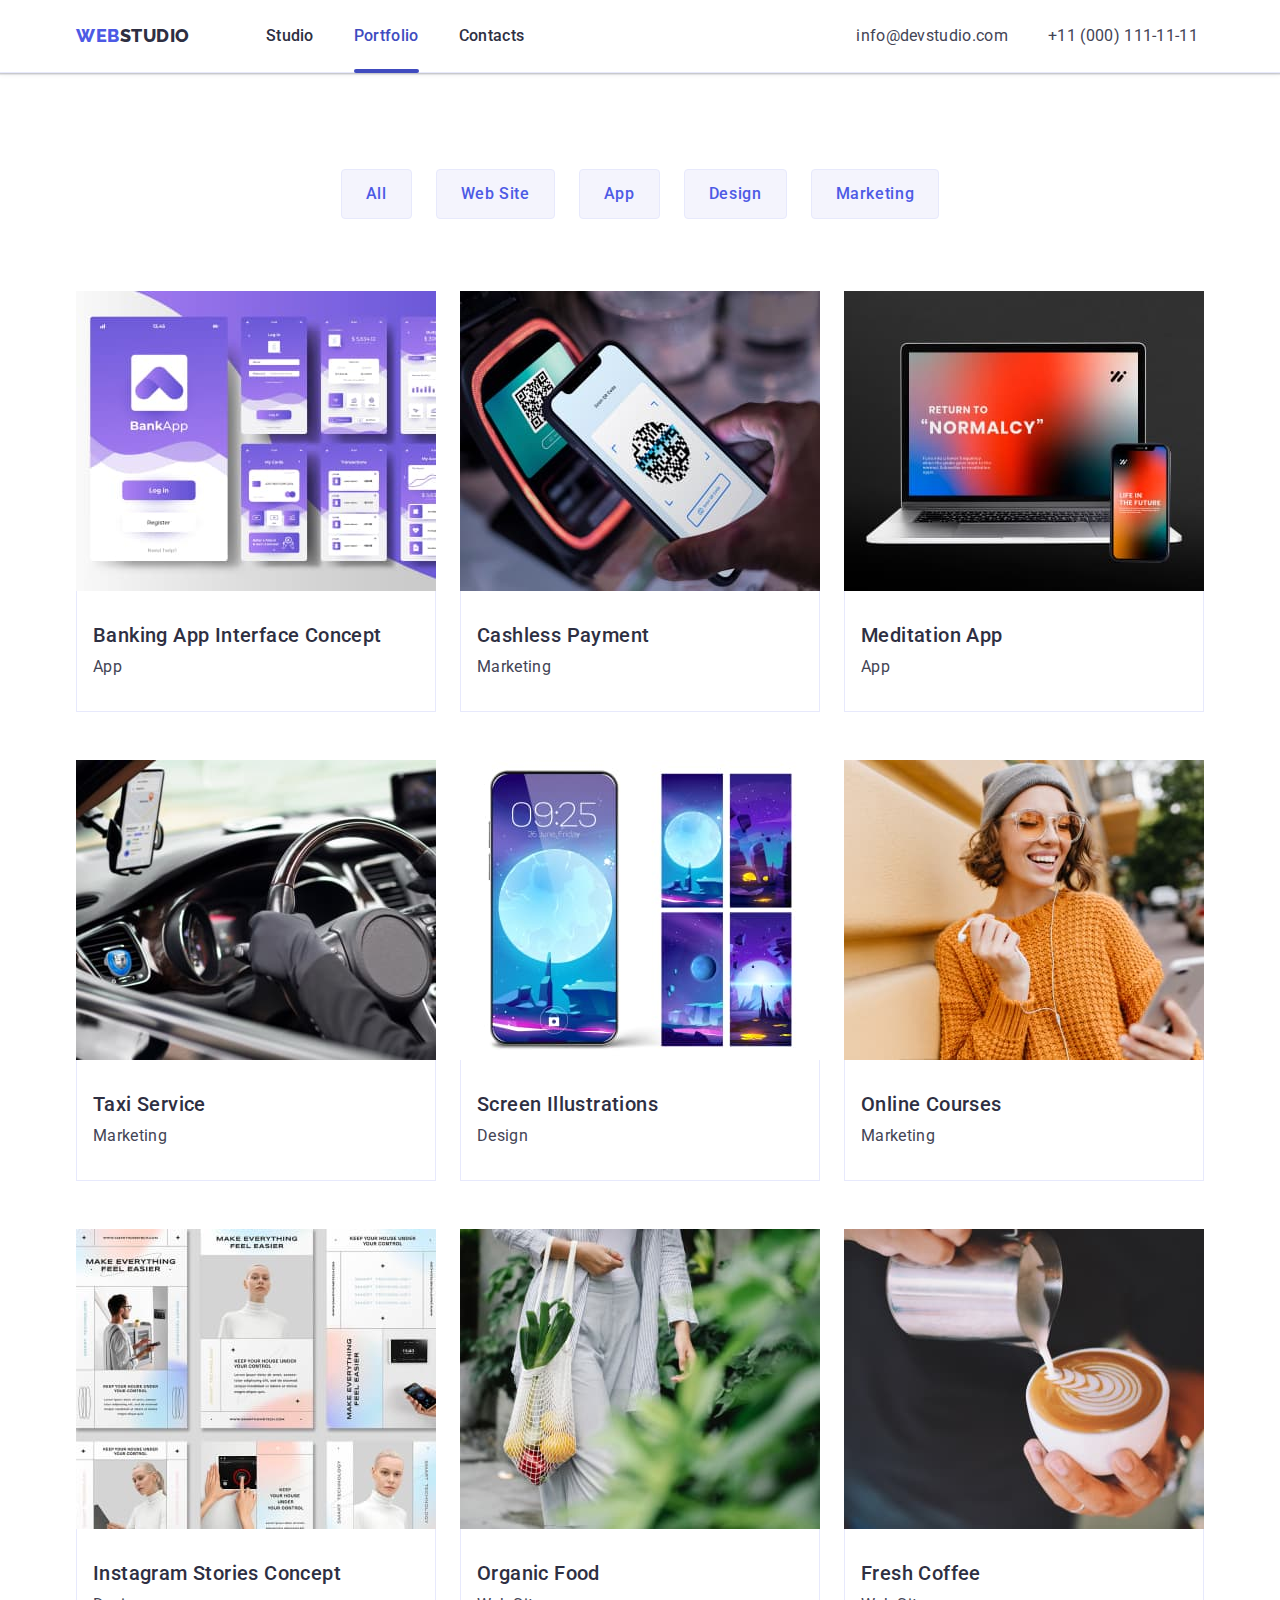
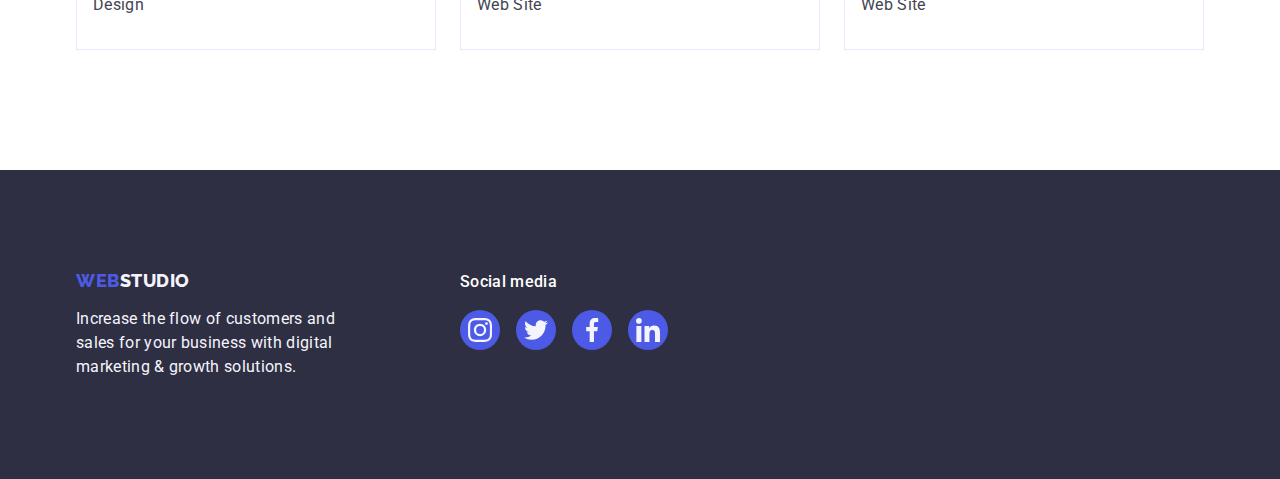
==== portfolio.html @ ced10a3b "first-edition" ====
<!DOCTYPE html>
<html lang="en">
  <head>
    <meta charset="UTF-8" />
    <meta http-equiv="X-UA-Compatible" content="IE=edge" />
    <meta name="viewport" content="width=device-width, initial-scale=1.0" />
    <title>Portfolio</title>
    <link
      rel="stylesheet"
      href="https://cdnjs.cloudflare.com/ajax/libs/modern-normalize/1.0.0/modern-normalize.min.css"
    />
    <link rel="stylesheet" href="./css/styles.css" />
    <link rel="preconnect" href="https://fonts.googleapis.com" />
    <link rel="preconnect" href="https://fonts.gstatic.com" crossorigin />
    <link
      href="https://fonts.googleapis.com/css2?family=Raleway:wght@800&family=Roboto:wght@400;500;700;900&display=swap"
      rel="stylesheet"
    />
  </head>
  <body>
    <header class="header">
      <div class="container header-flex">
        <nav class="nav">
          <a class="logo link" href="./index.html"
            >Web<span class="studio-header">Studio</span></a
          >
          <ul class="list navigation">
            <li>
              <a class="link headlink" href="./index.html">Studio</a>
            </li>
            <li>
              <a class="link headlink currient-page" href="./portfolio.html"
                >Portfolio</a
              >
            </li>
            <li><a class="link headlink" href="">Contacts</a></li>
          </ul>
        </nav>
        <address class="contacts">
          <ul class="list address">
            <li>
              <a class="link address-link" href="mailto:info@devstudio.com"
                >info@devstudio.com</a
              >
            </li>
            <li>
              <a class="link address-link" href="tel:+110001111111"
                >+11 (000) 111-11-11</a
              >
            </li>
          </ul>
        </address>
      </div>
    </header>
    <main>
      <section class="section-products">
        <div class="container">
          <h1 class="visually-hidden">Products</h1>
          <ul class="list filtre-btns">
            <li class="filtre-btn-item">
              <button class="filtre-btn" type="button">All</button>
            </li>
            <li class="filtre-btn-item">
              <button class="filtre-btn" type="button">Web Site</button>
            </li>
            <li class="filtre-btn-item">
              <button class="filtre-btn" type="button">App</button>
            </li>
            <li class="filtre-btn-item">
              <button class="filtre-btn" type="button">Design</button>
            </li>
            <li class="filtre-btn-item">
              <button class="filtre-btn" type="button">Marketing</button>
            </li>
          </ul>
          <ul class="list products">
            <li class="products-item">
              <a class="link product-link" href="">
                <div class="product-thumb">
                  <img
                    class="product-img"
                    src="./images/interface-concept.jpg"
                    alt="app concept"
                    width="360"
                    height="300"
                  />
                  <div class="product-overlay">
                    <p class="product-overlay-text">
                      14 Stylish and User-Friendly App Design Concepts · Task
                      Manager App · Calorie Tracker App · Exotic Fruit Ecommerce
                      App · Cloud Storage App
                    </p>
                  </div>
                </div>
                <div class="description">
                  <h2 class="lists-headline">Banking App Interface Concept</h2>
                  <p class="lists-text product-type">App</p>
                </div>
              </a>
            </li>
            <li class="products-item">
              <a class="link product-link" href="">
                <div class="product-thumb">
                  <img
                    class="product-img"
                    src="./images/cashless-payment.jpg"
                    alt="phone payment"
                    width="360"
                    height="300"
                  />
                  <div class="product-overlay">
                    <p class="product-overlay-text">
                      14 Stylish and User-Friendly App Design Concepts · Task
                      Manager App · Calorie Tracker App · Exotic Fruit Ecommerce
                      App · Cloud Storage App
                    </p>
                  </div>
                </div>
                <div class="description">
                  <h2 class="lists-headline">Cashless Payment</h2>
                  <p class="lists-text product-type">Marketing</p>
                </div>
              </a>
            </li>
            <li class="products-item">
              <a class="link product-link" href="">
                <div class="product-thumb">
                  <img
                    class="product-img"
                    src="./images/meditation-app.jpg"
                    alt="laptop and phone"
                    width="360"
                    height="300"
                  />
                  <div class="product-overlay">
                    <p class="product-overlay-text">
                      14 Stylish and User-Friendly App Design Concepts · Task
                      Manager App · Calorie Tracker App · Exotic Fruit Ecommerce
                      App · Cloud Storage App
                    </p>
                  </div>
                </div>
                <div class="description">
                  <h2 class="lists-headline">Meditation App</h2>
                  <p class="lists-text product-type">App</p>
                </div>
              </a>
            </li>
            <li class="products-item">
              <a class="link product-link" href="">
                <div class="product-thumb">
                  <img
                    class="product-img"
                    src="./images/taxi-service.jpg"
                    alt="vehicle interior"
                    width="360"
                    height="300"
                  />
                  <div class="product-overlay">
                    <p class="product-overlay-text">
                      14 Stylish and User-Friendly App Design Concepts · Task
                      Manager App · Calorie Tracker App · Exotic Fruit Ecommerce
                      App · Cloud Storage App
                    </p>
                  </div>
                </div>
                <div class="description">
                  <h2 class="lists-headline">Taxi Service</h2>
                  <p class="lists-text product-type">Marketing</p>
                </div>
              </a>
            </li>
            <li class="products-item">
              <a class="link product-link" href="">
                <div class="product-thumb">
                  <img
                    class="product-img"
                    src="./images/screen-illustrations.jpg"
                    alt="phone screens"
                    width="360"
                    height="300"
                  />
                  <div class="product-overlay">
                    <p class="product-overlay-text">
                      14 Stylish and User-Friendly App Design Concepts · Task
                      Manager App · Calorie Tracker App · Exotic Fruit Ecommerce
                      App · Cloud Storage App
                    </p>
                  </div>
                </div>
                <div class="description">
                  <h2 class="lists-headline">Screen Illustrations</h2>
                  <p class="lists-text product-type">Design</p>
                </div>
              </a>
            </li>
            <li class="products-item">
              <a class="link product-link" href="">
                <div class="product-thumb">
                  <img
                    class="product-img"
                    src="./images/online-courses.jpg"
                    alt="girl with headphones"
                    width="360"
                    height="300"
                  />
                  <div class="product-overlay">
                    <p class="product-overlay-text">
                      14 Stylish and User-Friendly App Design Concepts · Task
                      Manager App · Calorie Tracker App · Exotic Fruit Ecommerce
                      App · Cloud Storage App
                    </p>
                  </div>
                </div>
                <div class="description">
                  <h2 class="lists-headline">Online Courses</h2>
                  <p class="lists-text product-type">Marketing</p>
                </div>
              </a>
            </li>
            <li class="products-item">
              <a class="link product-link" href="">
                <div class="product-thumb">
                  <img
                    class="product-img"
                    src="./images/instagram-stories-concept.jpg"
                    alt="instagram comcept stories"
                    width="360"
                    height="300"
                  />
                  <div class="product-overlay">
                    <p class="product-overlay-text">
                      14 Stylish and User-Friendly App Design Concepts · Task
                      Manager App · Calorie Tracker App · Exotic Fruit Ecommerce
                      App · Cloud Storage App
                    </p>
                  </div>
                </div>
                <div class="description">
                  <h2 class="lists-headline">Instagram Stories Concept</h2>
                  <p class="lists-text product-type">Design</p>
                </div>
              </a>
            </li>
            <li class="products-item">
              <a class="link product-link" href="">
                <div class="product-thumb">
                  <img
                    class="product-img"
                    src="./images/organic-food.jpg"
                    alt="vegetables in the net"
                    width="360"
                    height="300"
                  />
                  <div class="product-overlay">
                    <p class="product-overlay-text">
                      14 Stylish and User-Friendly App Design Concepts · Task
                      Manager App · Calorie Tracker App · Exotic Fruit Ecommerce
                      App · Cloud Storage App
                    </p>
                  </div>
                </div>
                <div class="description">
                  <h2 class="lists-headline">Organic Food</h2>
                  <p class="lists-text product-type">Web Site</p>
                </div>
              </a>
            </li>
            <li class="products-item">
              <a class="link product-link" href="">
                <div class="product-thumb">
                  <img
                    class="product-img"
                    src="./images/fresh-coffe.jpg"
                    alt="a cap of coffe"
                    width="360"
                    height="300"
                  />
                  <div class="product-overlay">
                    <p class="product-overlay-text">
                      14 Stylish and User-Friendly App Design Concepts · Task
                      Manager App · Calorie Tracker App · Exotic Fruit Ecommerce
                      App · Cloud Storage App
                    </p>
                  </div>
                </div>
                <div class="description">
                  <h2 class="lists-headline">Fresh Coffee</h2>
                  <p class="lists-text product-type">Web Site</p>
                </div>
              </a>
            </li>
          </ul>
        </div>
      </section>
    </main>
    <footer class="footer">
      <div class="container footer-container">
        <div class="footer-logo-container">
          <a class="logo link footer-logo" href="./index.html"
            >Web<span class="studio-footer">Studio</span></a
          >
          <p class="footer-text">
            Increase the flow of customers and sales for your business with
            digital marketing & growth solutions.
          </p>
        </div>
        <div class="footer-social">
          <p class="social-media">Social media</p>
          <ul class="footer-social-list list">
            <li class="social-link-item">
              <a href="" class="social-link footer-social-link">
                <svg class="social-link-icon" width="24" height="24">
                  <use href="./images/icons.svg#instagram"></use>
                </svg>
              </a>
            </li>
            <li class="social-link-item">
              <a href="" class="social-link footer-social-link">
                <svg class="social-link-icon" width="24" height="24">
                  <use href="./images/icons.svg#twitter"></use>
                </svg>
              </a>
            </li>
            <li class="social-link-item">
              <a href="" class="social-link footer-social-link">
                <svg class="social-link-icon" width="24" height="24">
                  <use href="./images/icons.svg#facebook"></use>
                </svg>
              </a>
            </li>
            <li class="social-link-item">
              <a href="" class="social-link footer-social-link">
                <svg class="social-link-icon" width="24" height="24">
                  <use href="./images/icons.svg#linkedin"></use>
                </svg>
              </a>
            </li>
          </ul>
        </div>
      </div>
    </footer>
  </body>
</html>
---- css/styles.css ----
/**-------------GLOBAL-------------**/

body {
    font-family: 'Roboto', sans-serif;
    color: #434455;
    background-color: var(--body-bg-color);
}

h1, 
h2, 
h3, 
h4, 
h5, 
h6, 
p {
    margin: 0;
}

ul, ol {
    margin: 0;
    padding: 0;
}

img {
    display: block;
}

.container {
    width: 1158px;
    padding: 0 15px;
    margin: 0 auto;
}

.link {
    text-decoration: none;
}

.list {
    list-style-type: none;
}

.visually-hidden {
    position: absolute;
    width: 1px;
    height: 1px;
    margin: -1px;
    border: 0;
    padding: 0;
    white-space: nowrap;
    clip-path: inset(100%);
    clip: rect(0 0 0 0);
    overflow: hidden;
}

/**-------------VAR-------------**/

:root {
    --body-bg-color: #FFFFFF;
    --white-text-color: #FFFFFF;
    --bg-color: #2E2F42;
    --linkaction-color: #404BBF;
    --web-color: #4d5ae5;
    --adress-link-color: #434455;
    --bg-filtre-button: #F4F4FD;
    --customer-color: #8E8F99;
    --hover-transition: 250ms cubic-bezier(0.4, 0, 0.2, 1);
    --border-color: #E7E9FC;
}


/*!-------------Web Studio-------------**/

/**-------------HEADER-------------**/

.header {
    max-width: 1440px;
    margin: 0 auto;
    padding-top: 24px;
    padding-bottom: 24px;
    border-bottom: 1px solid var(--border-color);
    box-shadow: 0px 2px 1px rgba(46, 47, 66, 0.08), 0px 1px 1px rgba(46, 47, 66, 0.16), 0px 1px 6px rgba(46, 47, 66, 0.08);
}

.header-flex {
    display: flex;
}

.nav {
    display: flex;
    align-items: center;
}

.navigation {
    margin-right: 332px;
}

.navigation,
.address {
    display: flex;
    gap: 40px;
}

.logo {
    margin-right: 76px;
    color:var(--web-color);
    text-transform: uppercase;
    font-family: 'Raleway', sans-serif;
    font-weight: 800;
    font-size: 18px;
    line-height: 1.17;
    letter-spacing: 0.03em;
}

.studio-header {
    color: var(--bg-color)
}

.studio-footer {
    color: var(--bg-filtre-button);
}

.headlink {
    position: relative;
    color: var(--bg-color);
    font-size: 16px;
    font-weight: 500;
    line-height: 1.5;
    letter-spacing: 0.02em;
    transition: color var(--hover-transition);
}

.currient-page,
.headlink:hover, 
.headlink:focus,
.address-link:hover,
.address-link:focus {
    color: var(--linkaction-color);
}

.currient-page:after {
    content: '';
    position: absolute;
    top: 43px;
    width: 100%;
    height: 4px;
    display: block;
    background-color: var(--linkaction-color);
    border-radius: 2px;
}

.contacts {
font-style: normal;
}

.address-link {
    color: var(--adress-link-color);
    text-decoration: none;
    font-weight: 400;
    font-size: 16px;
    line-height: 1.5;
    letter-spacing: 0.02em;
    transition: color var(--hover-transition);
}

/**-------------HERO-------------**/

.hero {
    max-width: 1440px;
    margin: 0 auto;
    padding-top: 188px;
    padding-bottom: 188px;
    background-image: linear-gradient(rgba(46, 47, 66, 0.7), rgba(46, 47, 66, 0.7)), url("../images/hero-bg.jpg");
    background-size: cover, cover;
    background-repeat:  no-repeat, no-repeat;
    background-position: center, center;
    color: var(--body-bg-color);
}

.solutions {
    max-width: 496px;
    margin-left: auto;
    margin-right: auto;
    margin-bottom: 48px;
    color: var(--white-text-color);
    font-size: 56px;
    line-height: 1.07;
    text-align: center;
    letter-spacing: 0.02em;
}

.order-btn {
    display: block;
    min-width: 169px;
    padding: 16px 32px;
    margin-left: auto;
    margin-right: auto;
    font-family:inherit;
    font-weight: 500;
    font-size: 16px;
    line-height: 1.5;
    letter-spacing: 0.04em;
    color: var(--white-text-color);
    background-color: var(--web-color);
    cursor: pointer;
    border:none;
    border-radius: 4px;
    transition: background-color var(--hover-transition);
}

.order-btn:hover,
.order-btn:focus {
    background-color: var(--linkaction-color);
}

/**-------------FEATURES-------------**/

.features {
    max-width: 1440px;
    margin: 0 auto;
    padding-top: 120px;
    padding-bottom: 120px;
}

.features-list,
.our-products-list,
.team-list {
    display: flex;
    gap: 24px;
}

.features-item {
flex-basis: calc((100% - 72px) / 4);
}

.features-icon-box {
    width: 264px;
    height: 112px;
    display: flex;
    justify-content: center;
    align-items:center;
    background-color:var(--bg-filtre-button);
    border-radius: 4px;
    margin-bottom: 8px;
}

/**-------------TEXT ELEMENTS-------------**/

.section-headline {
    color: var(--bg-color);
    font-size: 36px;
    line-height: 1.11;
    letter-spacing: 0.02em;
    text-align: center;
    text-transform: capitalize;
    margin-bottom: 72px;
}

.lists-headline {
    color: var(--bg-color);
    font-weight: 500;
    font-size: 20px;
    line-height: 1.2;
    letter-spacing: 0.02em;
    margin-bottom: 8px;
}

.lists-text {
    color: var(--adress-link-color);
    font-size: 16px;
    line-height: 1.5;
    letter-spacing: 0.02em;
}

/**-------------OUR PRODUCTS-------------**/

.our-products {
    max-width: 1440px;
    margin: 0 auto;
    padding-bottom: 120px;
}

.our-products-item {
    flex-basis: calc((100% - 48px) / 3);
}

/**-------------OUR TEAM-------------**/

.team {
    max-width: 1440px;
    margin: 0 auto;
    padding-top: 120px;
    padding-bottom: 120px;
    background-color:var(--bg-filtre-button);

}

.teammate {
    flex-basis: calc((100% - 72px) / 4);
    background-color: var(--body-bg-color);
    border-radius: 0px 0px 4px 4px;
    box-shadow: 0px 1px 6px rgba(46, 47, 66, 0.08), 0px 1px 1px rgba(46, 47, 66, 0.16), 0px 2px 1px rgba(46, 47, 66, 0.08);
}

.personal-info {
    padding: 32px 0;
}

.teammate-name {
    text-align: center;
}

.teammate-position {
    margin-bottom: 8px;
    text-align: center;
}

.social-link-list {
    display: flex;
    gap: 24px;
    justify-content: center;
}

.social-link-item {
    width: 40px;
    height: 40px;
}

.social-link {
    display: flex;
    width: 100%;
    height: 100%;
    justify-content: center;
    align-items: center;
    background-color: var(--web-color);
    border-radius: 50%;
    transition: background-color var(--hover-transition);
}

.personal-social-link:hover,
.personal-social-link:focus {
    background-color: var(--linkaction-color);
}

.social-link-icon {
    fill: var(--bg-filtre-button);
}

/**-------------CUSTOMERS-------------**/

.customers {
    max-width: 1440px;
    margin: 0 auto;
    padding-top: 120px;
    padding-bottom: 120px;
}

.customers-headline {
    margin-bottom: 72px;
}

.customers-list {
    display: flex;
    gap: 24px;
}

.customer-item {
    width: calc((100% - 120px) / 6);
    height: 88px;
}

.customer-link {
    width: 100%;
    height: 100%;
    display: flex;
    justify-content: center;
    align-items: center;
    border: 1px solid var(--customer-color);
    border-radius: 4px;
    color: var(--customer-color);
    transition: border-color var(--hover-transition), color var(--hover-transition);
}

.customer-link:hover,
.customer-link:focus {
    border-color: var(--linkaction-color);
    color: var(--linkaction-color);
}

.customer-icon {
    fill: currentColor;
}


/**-------------FOOTER-------------**/

.footer {
    max-width: 1440px;
    margin: 0 auto;
    padding-top: 100px;
    padding-bottom: 100px;
    background-color: var(--bg-color);
    color: var(--white-text-color);
}

.footer-container {
    display: flex;
    align-items: baseline;
}

.footer-logo-container {
    margin-right: 120px;
}

.footer-logo {
    display: inline-block;
    margin-bottom: 16px;
}

.footer-text {
    width: 264px;
    color: var(--bg-filtre-button);
    font-size: 16px;
    line-height: 1.5;
    letter-spacing: 0.02em;
}

.social-media {
    margin-bottom: 16px;
    font-weight: 500;
    font-size: 16px;
    line-height: 1.5;
    letter-spacing: 0.02em;
}

.footer-social-list {
    display: flex;
    gap: 16px;
}

.footer-social-link:hover,
.footer-social-link:focus {
background-color: #31D0AA;
}

/**-------------MODAL_WINDOW-------------**/

.backdrop {
    position: fixed;
    top: 0;
    left: 0;
    width: 100%;
    height: 100%;
    background-color: rgba(46, 47, 66, 0.4);
    opacity: 1;
    transition: opacity 250ms ease-in-out;
}

.backdrop.is-hidden {
    opacity: 0;
    pointer-events: none;
} 

.modal {
    position: absolute;
    top: 50%;
    left: 50%;
    transform: translate(-50%, -50%) scale(1);
    min-width: 408px;
    min-height: 584px;
    background-color: #FCFCFC;
    box-shadow: 0px 1px 1px rgba(0, 0, 0, 0.14), 0px 1px 3px rgba(0, 0, 0, 0.12), 0px 2px 1px rgba(0, 0, 0, 0.2);
    border-radius: 4px;
    transition: transform 250ms ease-in-out;
}

.backdrop.is-hidden .modal {
transform: translate(-50%, -50%) scale(0);
}

.modal-close-btn {
    position: absolute;
    top: 24px;
    right: 24px;
    width: 24px;
    height: 24px;
    padding: 0;
    display: flex;
    justify-content: center;
    align-items: center;
    background-color: #E7E9FC;
    border: 1px solid rgba(0, 0, 0, 0.1);
    border-radius: 50%;
    cursor: pointer;
}

.modal-close-icon {
    fill: #2E2F42;
}


/*!-------------PORTFOLIO-------------**/

/**-------------SECTION-PRODUCTS-------------**/

.section-products {
    padding-top: 96px;
    padding-bottom: 120px;
}

/**-------------FILTRE-BTNS-------------**/

.filtre-btns {
    display: flex;
    margin-bottom: 72px;
    justify-content: center;
    gap: 24px;
}

.filtre-btn {
    padding: 12px 24px;
    background-color: var(--bg-filtre-button);
    font-family: inherit;
    font-weight: 500;
    font-size: 16px;
    line-height: 1.5;
    letter-spacing: 0.04em;
    color: var(--web-color);
    cursor: pointer;
    border: 1px solid var(--border-color);
    border-radius: 4px;
    transition: background-color var(--hover-transition), color var(--hover-transition), border var(--hover-transition), box-shadow var(--hover-transition);
}

.filtre-btn:hover,
.filtre-btn:focus {
    background-color: var(--linkaction-color);
    color: var(--white-text-color);
    border: 1px solid transparent;
    box-shadow: 0px 3px 1px rgba(0, 0, 0, 0.1), 0px 2px 1px rgba(0, 0, 0, 0.08), 0px 2px 2px rgba(0, 0, 0, 0.12);
}

/**-------------PRODUCTS-------------**/

.products {
    display: flex;
    flex-wrap: wrap;
    row-gap: 48px;
    column-gap: 24px;
}

.products-item {
    width: calc((100% - 48px) / 3);
}

.product-link {
    display: block;
    overflow: hidden;
    transition: box-shadow var(--hover-transition);
}

.product-link:hover,
.product-link:focus {
    box-shadow: 0px 1px 6px rgba(46, 47, 66, 0.08), 0px 1px 1px rgba(46, 47, 66, 0.16), 0px 2px 1px rgba(46, 47, 66, 0.08);
}

.product-thumb {
    position: relative;
    overflow: hidden;
}

.product-overlay {
    position: absolute;
    top: 0;
    left: 0;
    transform: translateY(100%);
    width: 100%;
    height: 100%;
    padding-top: 40px;
    padding-right: 32px;
    padding-left: 32px;
    background-color: var(--web-color);
    transition: transform var(--hover-transition);
}

.product-overlay-text {
    font-size: 16px;
    line-height: 1.5;
    color: var(--bg-filtre-button);
    letter-spacing: 0.02em;
}

.product-link:hover .product-overlay,
.product-link:focus .product-overlay {
    transform: translateY(0);
}

.description {
    padding: 32px 16px;
    padding-bottom: 32px;
    background-color: var(--body-bg-color);
    border-right: 1px solid var(--border-color);
    border-bottom: 1px solid var(--border-color);
    border-left: 1px solid var(--border-color);
}
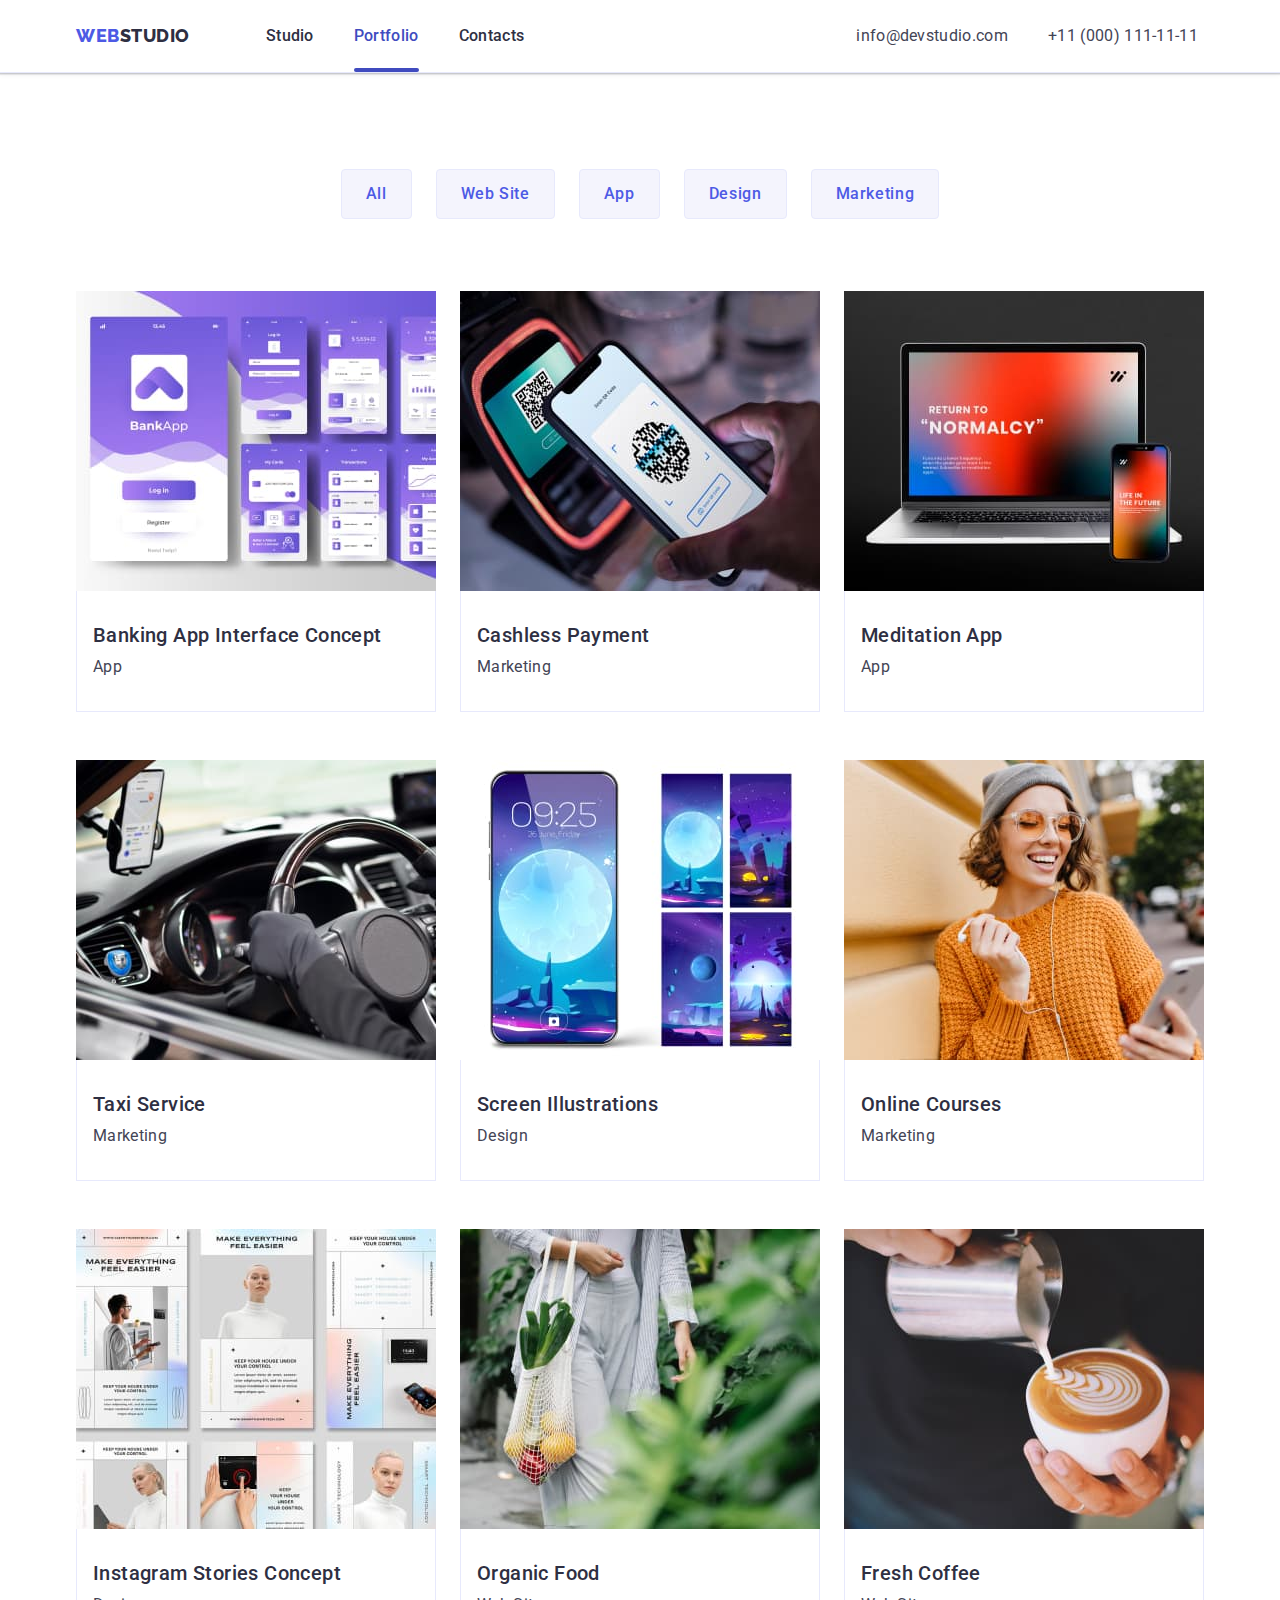
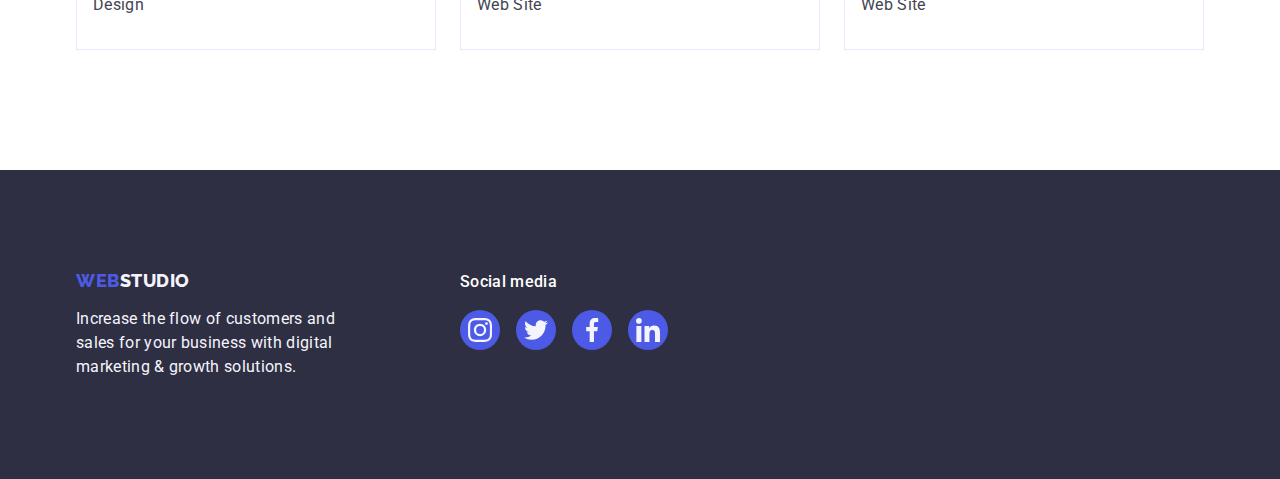
==== commit 73cb5e34: "correct-mistakes" ====
--- a/portfolio.html
+++ b/portfolio.html
@@ -84,13 +84,11 @@
                     width="360"
                     height="300"
                   />
-                  <div class="product-overlay">
-                    <p class="product-overlay-text">
-                      14 Stylish and User-Friendly App Design Concepts · Task
-                      Manager App · Calorie Tracker App · Exotic Fruit Ecommerce
-                      App · Cloud Storage App
-                    </p>
-                  </div>
+                  <p class="product-text">
+                    14 Stylish and User-Friendly App Design Concepts · Task
+                    Manager App · Calorie Tracker App · Exotic Fruit Ecommerce
+                    App · Cloud Storage App
+                  </p>
                 </div>
                 <div class="description">
                   <h2 class="lists-headline">Banking App Interface Concept</h2>
@@ -108,13 +106,11 @@
                     width="360"
                     height="300"
                   />
-                  <div class="product-overlay">
-                    <p class="product-overlay-text">
-                      14 Stylish and User-Friendly App Design Concepts · Task
-                      Manager App · Calorie Tracker App · Exotic Fruit Ecommerce
-                      App · Cloud Storage App
-                    </p>
-                  </div>
+                  <p class="product-text">
+                    14 Stylish and User-Friendly App Design Concepts · Task
+                    Manager App · Calorie Tracker App · Exotic Fruit Ecommerce
+                    App · Cloud Storage App
+                  </p>
                 </div>
                 <div class="description">
                   <h2 class="lists-headline">Cashless Payment</h2>
@@ -132,13 +128,11 @@
                     width="360"
                     height="300"
                   />
-                  <div class="product-overlay">
-                    <p class="product-overlay-text">
-                      14 Stylish and User-Friendly App Design Concepts · Task
-                      Manager App · Calorie Tracker App · Exotic Fruit Ecommerce
-                      App · Cloud Storage App
-                    </p>
-                  </div>
+                  <p class="product-text">
+                    14 Stylish and User-Friendly App Design Concepts · Task
+                    Manager App · Calorie Tracker App · Exotic Fruit Ecommerce
+                    App · Cloud Storage App
+                  </p>
                 </div>
                 <div class="description">
                   <h2 class="lists-headline">Meditation App</h2>
@@ -156,13 +150,11 @@
                     width="360"
                     height="300"
                   />
-                  <div class="product-overlay">
-                    <p class="product-overlay-text">
-                      14 Stylish and User-Friendly App Design Concepts · Task
-                      Manager App · Calorie Tracker App · Exotic Fruit Ecommerce
-                      App · Cloud Storage App
-                    </p>
-                  </div>
+                  <p class="product-text">
+                    14 Stylish and User-Friendly App Design Concepts · Task
+                    Manager App · Calorie Tracker App · Exotic Fruit Ecommerce
+                    App · Cloud Storage App
+                  </p>
                 </div>
                 <div class="description">
                   <h2 class="lists-headline">Taxi Service</h2>
@@ -180,13 +172,11 @@
                     width="360"
                     height="300"
                   />
-                  <div class="product-overlay">
-                    <p class="product-overlay-text">
-                      14 Stylish and User-Friendly App Design Concepts · Task
-                      Manager App · Calorie Tracker App · Exotic Fruit Ecommerce
-                      App · Cloud Storage App
-                    </p>
-                  </div>
+                  <p class="product-text">
+                    14 Stylish and User-Friendly App Design Concepts · Task
+                    Manager App · Calorie Tracker App · Exotic Fruit Ecommerce
+                    App · Cloud Storage App
+                  </p>
                 </div>
                 <div class="description">
                   <h2 class="lists-headline">Screen Illustrations</h2>
@@ -204,13 +194,11 @@
                     width="360"
                     height="300"
                   />
-                  <div class="product-overlay">
-                    <p class="product-overlay-text">
-                      14 Stylish and User-Friendly App Design Concepts · Task
-                      Manager App · Calorie Tracker App · Exotic Fruit Ecommerce
-                      App · Cloud Storage App
-                    </p>
-                  </div>
+                  <p class="product-text">
+                    14 Stylish and User-Friendly App Design Concepts · Task
+                    Manager App · Calorie Tracker App · Exotic Fruit Ecommerce
+                    App · Cloud Storage App
+                  </p>
                 </div>
                 <div class="description">
                   <h2 class="lists-headline">Online Courses</h2>
@@ -228,13 +216,11 @@
                     width="360"
                     height="300"
                   />
-                  <div class="product-overlay">
-                    <p class="product-overlay-text">
-                      14 Stylish and User-Friendly App Design Concepts · Task
-                      Manager App · Calorie Tracker App · Exotic Fruit Ecommerce
-                      App · Cloud Storage App
-                    </p>
-                  </div>
+                  <p class="product-text">
+                    14 Stylish and User-Friendly App Design Concepts · Task
+                    Manager App · Calorie Tracker App · Exotic Fruit Ecommerce
+                    App · Cloud Storage App
+                  </p>
                 </div>
                 <div class="description">
                   <h2 class="lists-headline">Instagram Stories Concept</h2>
@@ -252,13 +238,11 @@
                     width="360"
                     height="300"
                   />
-                  <div class="product-overlay">
-                    <p class="product-overlay-text">
-                      14 Stylish and User-Friendly App Design Concepts · Task
-                      Manager App · Calorie Tracker App · Exotic Fruit Ecommerce
-                      App · Cloud Storage App
-                    </p>
-                  </div>
+                  <p class="product-text">
+                    14 Stylish and User-Friendly App Design Concepts · Task
+                    Manager App · Calorie Tracker App · Exotic Fruit Ecommerce
+                    App · Cloud Storage App
+                  </p>
                 </div>
                 <div class="description">
                   <h2 class="lists-headline">Organic Food</h2>
@@ -276,13 +260,11 @@
                     width="360"
                     height="300"
                   />
-                  <div class="product-overlay">
-                    <p class="product-overlay-text">
-                      14 Stylish and User-Friendly App Design Concepts · Task
-                      Manager App · Calorie Tracker App · Exotic Fruit Ecommerce
-                      App · Cloud Storage App
-                    </p>
-                  </div>
+                  <p class="product-text">
+                    14 Stylish and User-Friendly App Design Concepts · Task
+                    Manager App · Calorie Tracker App · Exotic Fruit Ecommerce
+                    App · Cloud Storage App
+                  </p>
                 </div>
                 <div class="description">
                   <h2 class="lists-headline">Fresh Coffee</h2>
--- a/css/styles.css
+++ b/css/styles.css
@@ -122,6 +122,8 @@
 .headlink {
     position: relative;
     color: var(--bg-color);
+    height: 100%;
+    padding-bottom: 26.3px;
     font-size: 16px;
     font-weight: 500;
     line-height: 1.5;
@@ -140,7 +142,8 @@
 .currient-page:after {
     content: '';
     position: absolute;
-    top: 43px;
+    left: 0;
+    bottom: -1px;
     width: 100%;
     height: 4px;
     display: block;
@@ -452,12 +455,13 @@
     height: 100%;
     background-color: rgba(46, 47, 66, 0.4);
     opacity: 1;
-    transition: opacity 250ms ease-in-out;
+    transition: opacity var(--hover-transition), visibility var(--hover-transition);
 }
 
 .backdrop.is-hidden {
     opacity: 0;
     pointer-events: none;
+    visibility: hidden;
 } 
 
 .modal {
@@ -470,7 +474,7 @@
     background-color: #FCFCFC;
     box-shadow: 0px 1px 1px rgba(0, 0, 0, 0.14), 0px 1px 3px rgba(0, 0, 0, 0.12), 0px 2px 1px rgba(0, 0, 0, 0.2);
     border-radius: 4px;
-    transition: transform 250ms ease-in-out;
+    transition: transform var(--hover-transition);
 }
 
 .backdrop.is-hidden .modal {
@@ -487,14 +491,26 @@
     display: flex;
     justify-content: center;
     align-items: center;
-    background-color: #E7E9FC;
+    background-color: var(--border-color);
     border: 1px solid rgba(0, 0, 0, 0.1);
     border-radius: 50%;
     cursor: pointer;
-}
-
+    transition: background-color var(--hover-transition), border var(--hover-transition);
+}
 .modal-close-icon {
     fill: #2E2F42;
+    transition: fill var(--hover-transition);
+}
+
+.modal-close-btn:hover,
+.modal-close-btn:focus {
+    background-color: var(--linkaction-color);
+    border: none;
+}
+
+.modal-close-btn:hover .modal-close-icon,
+.modal-close-btn:focus .modal-close-icon {
+    fill:var(--body-bg-color);
 }
 
 
@@ -528,7 +544,7 @@
     cursor: pointer;
     border: 1px solid var(--border-color);
     border-radius: 4px;
-    transition: background-color var(--hover-transition), color var(--hover-transition), border var(--hover-transition), box-shadow var(--hover-transition);
+    transition: background-color var(--hover-transition), color var(--hover-transition), border-color var(--hover-transition), box-shadow var(--hover-transition);
 }
 
 .filtre-btn:hover,
@@ -568,29 +584,24 @@
     overflow: hidden;
 }
 
-.product-overlay {
+.product-text {
     position: absolute;
     top: 0;
     left: 0;
     transform: translateY(100%);
     width: 100%;
     height: 100%;
-    padding-top: 40px;
-    padding-right: 32px;
-    padding-left: 32px;
+    padding: 40px 32px;
+    font-size: 16px;
+    line-height: 1.5;
+    color: var(--bg-filtre-button);
+    letter-spacing: 0.02em;
     background-color: var(--web-color);
     transition: transform var(--hover-transition);
 }
 
-.product-overlay-text {
-    font-size: 16px;
-    line-height: 1.5;
-    color: var(--bg-filtre-button);
-    letter-spacing: 0.02em;
-}
-
-.product-link:hover .product-overlay,
-.product-link:focus .product-overlay {
+.product-link:hover .product-text,
+.product-link:focus .product-text {
     transform: translateY(0);
 }
 
